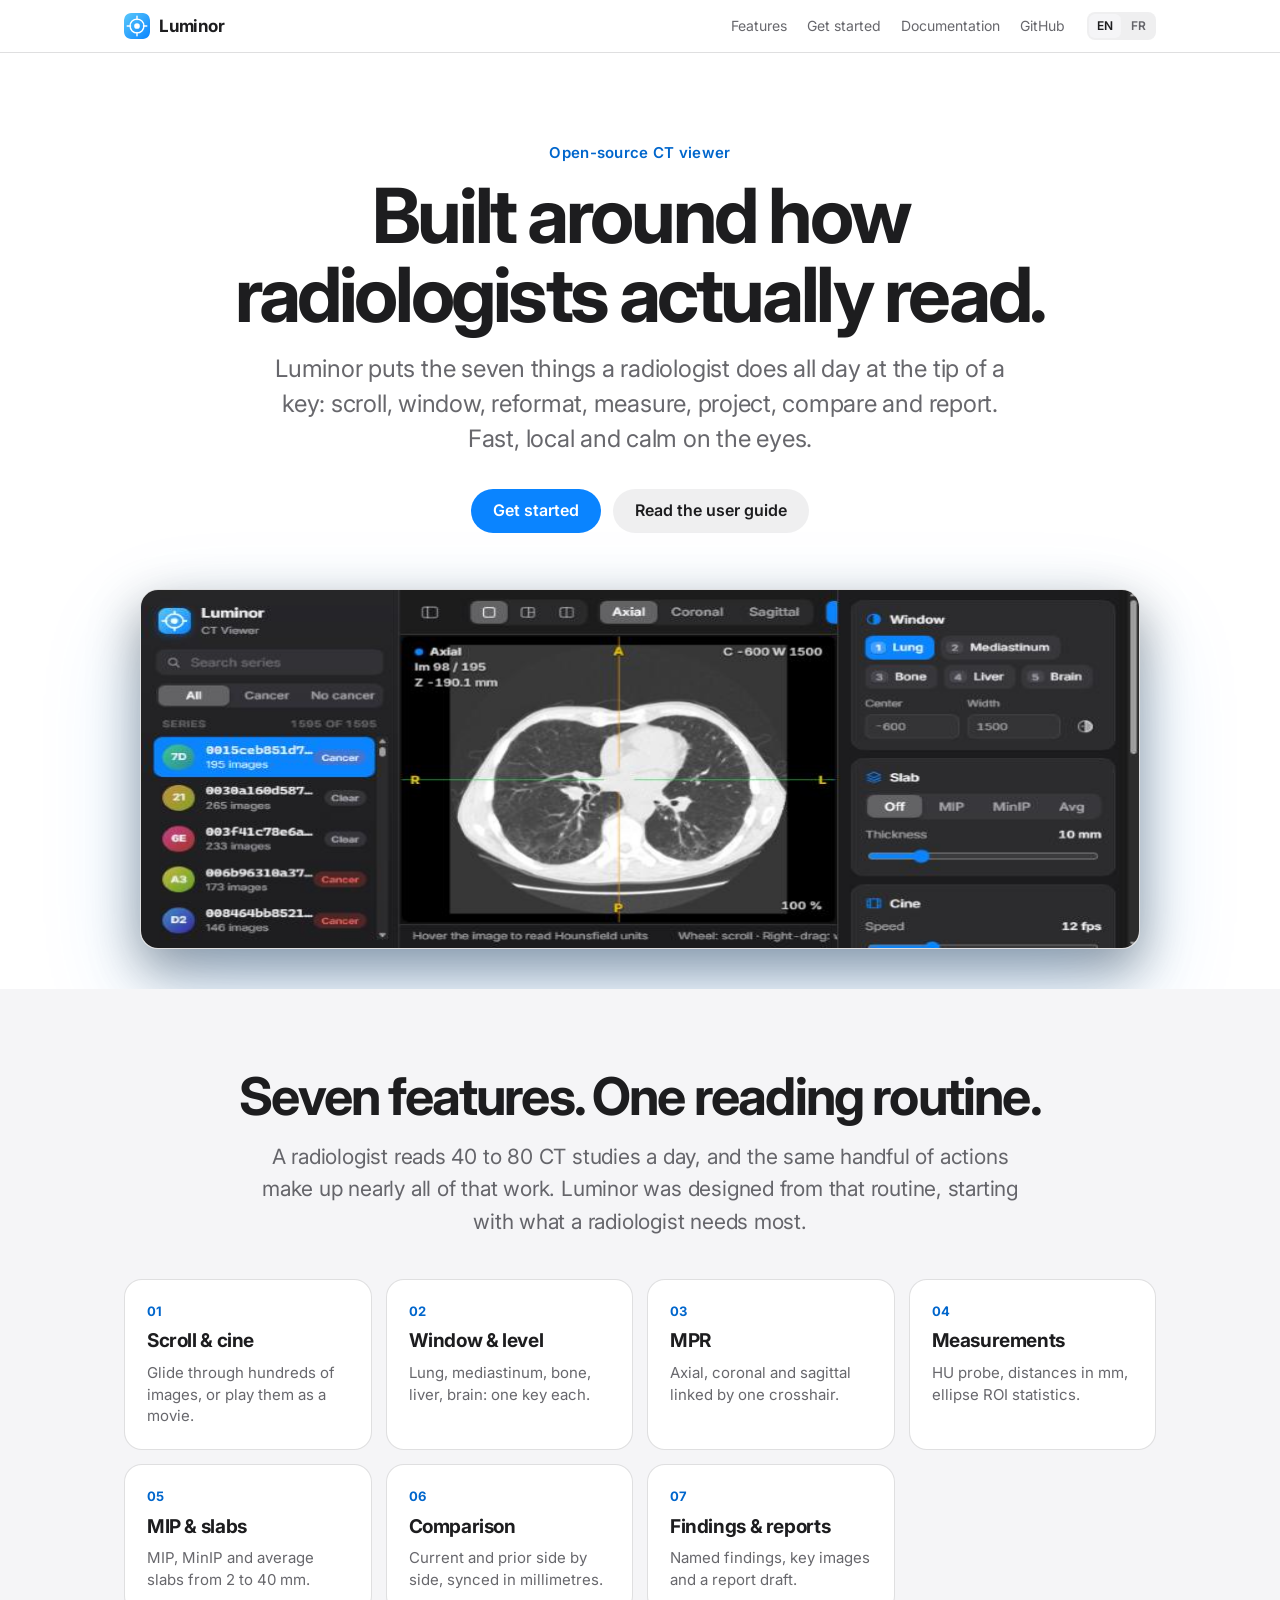
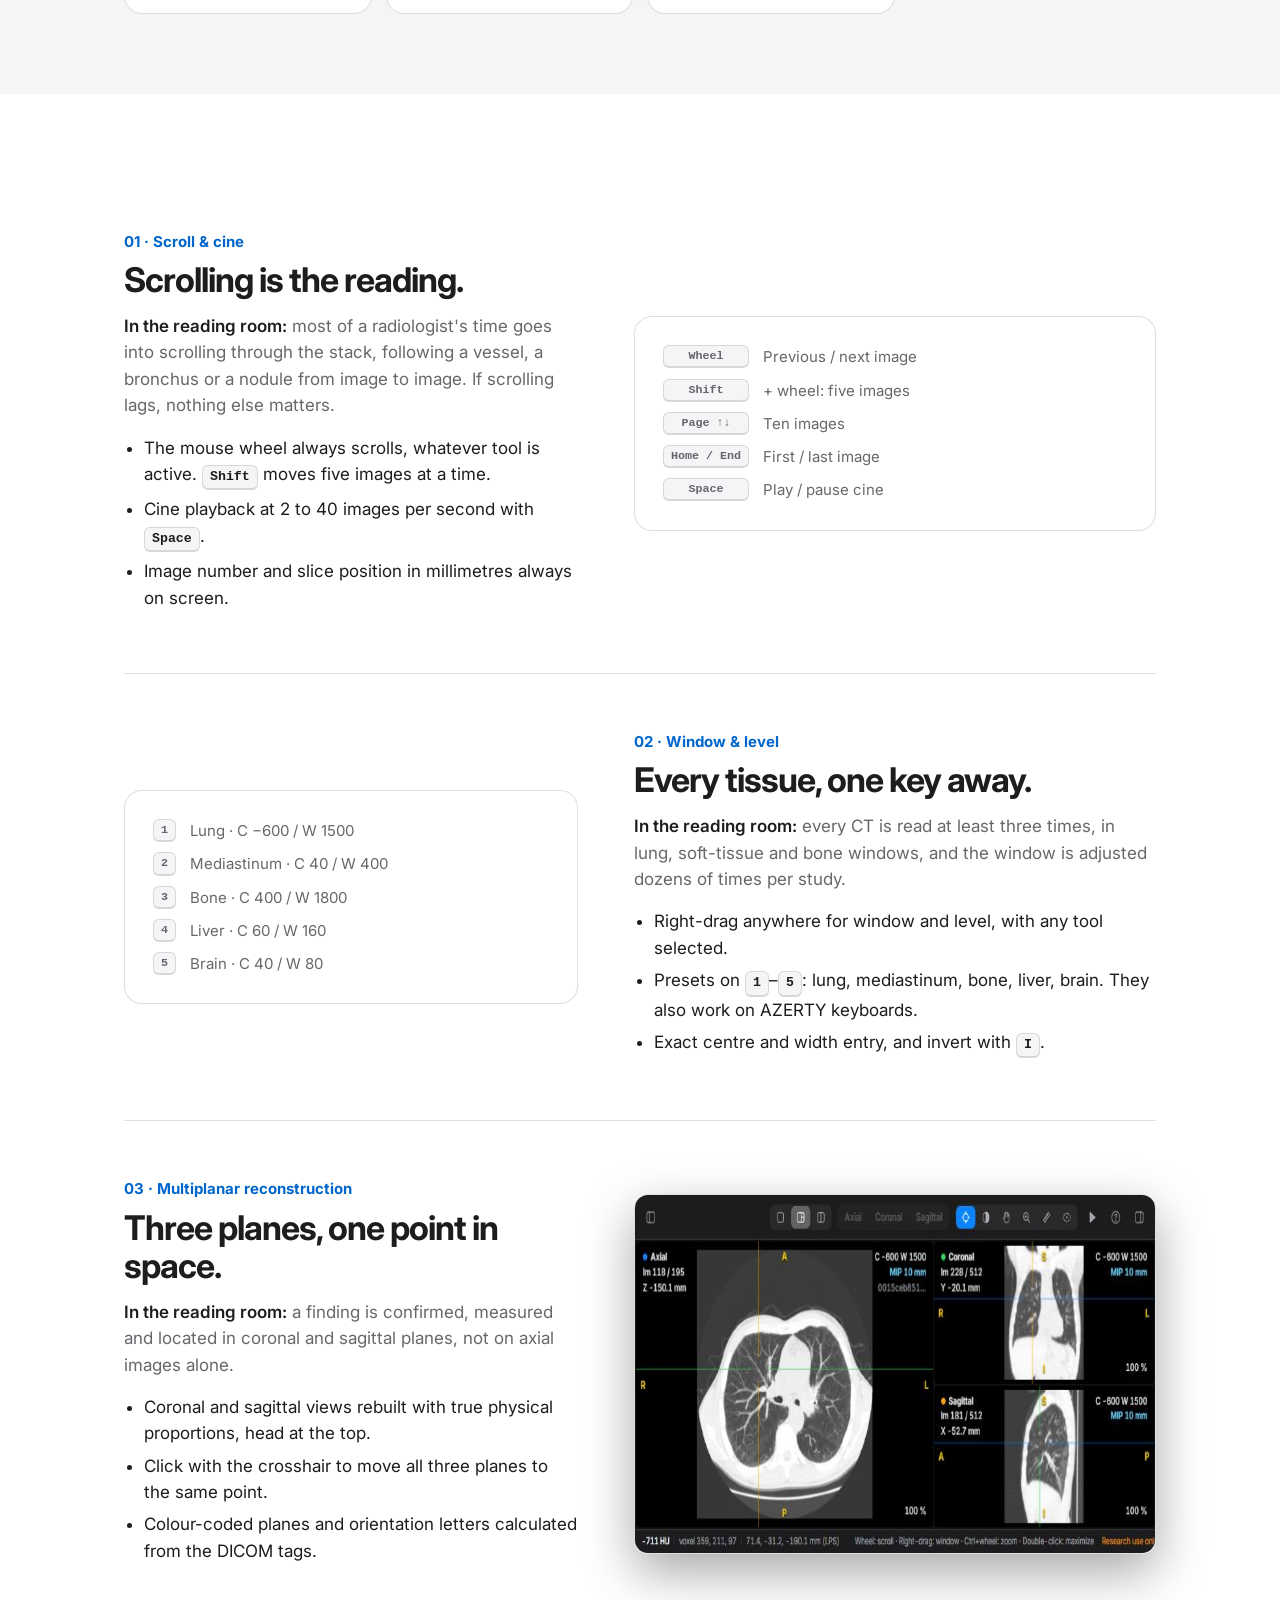
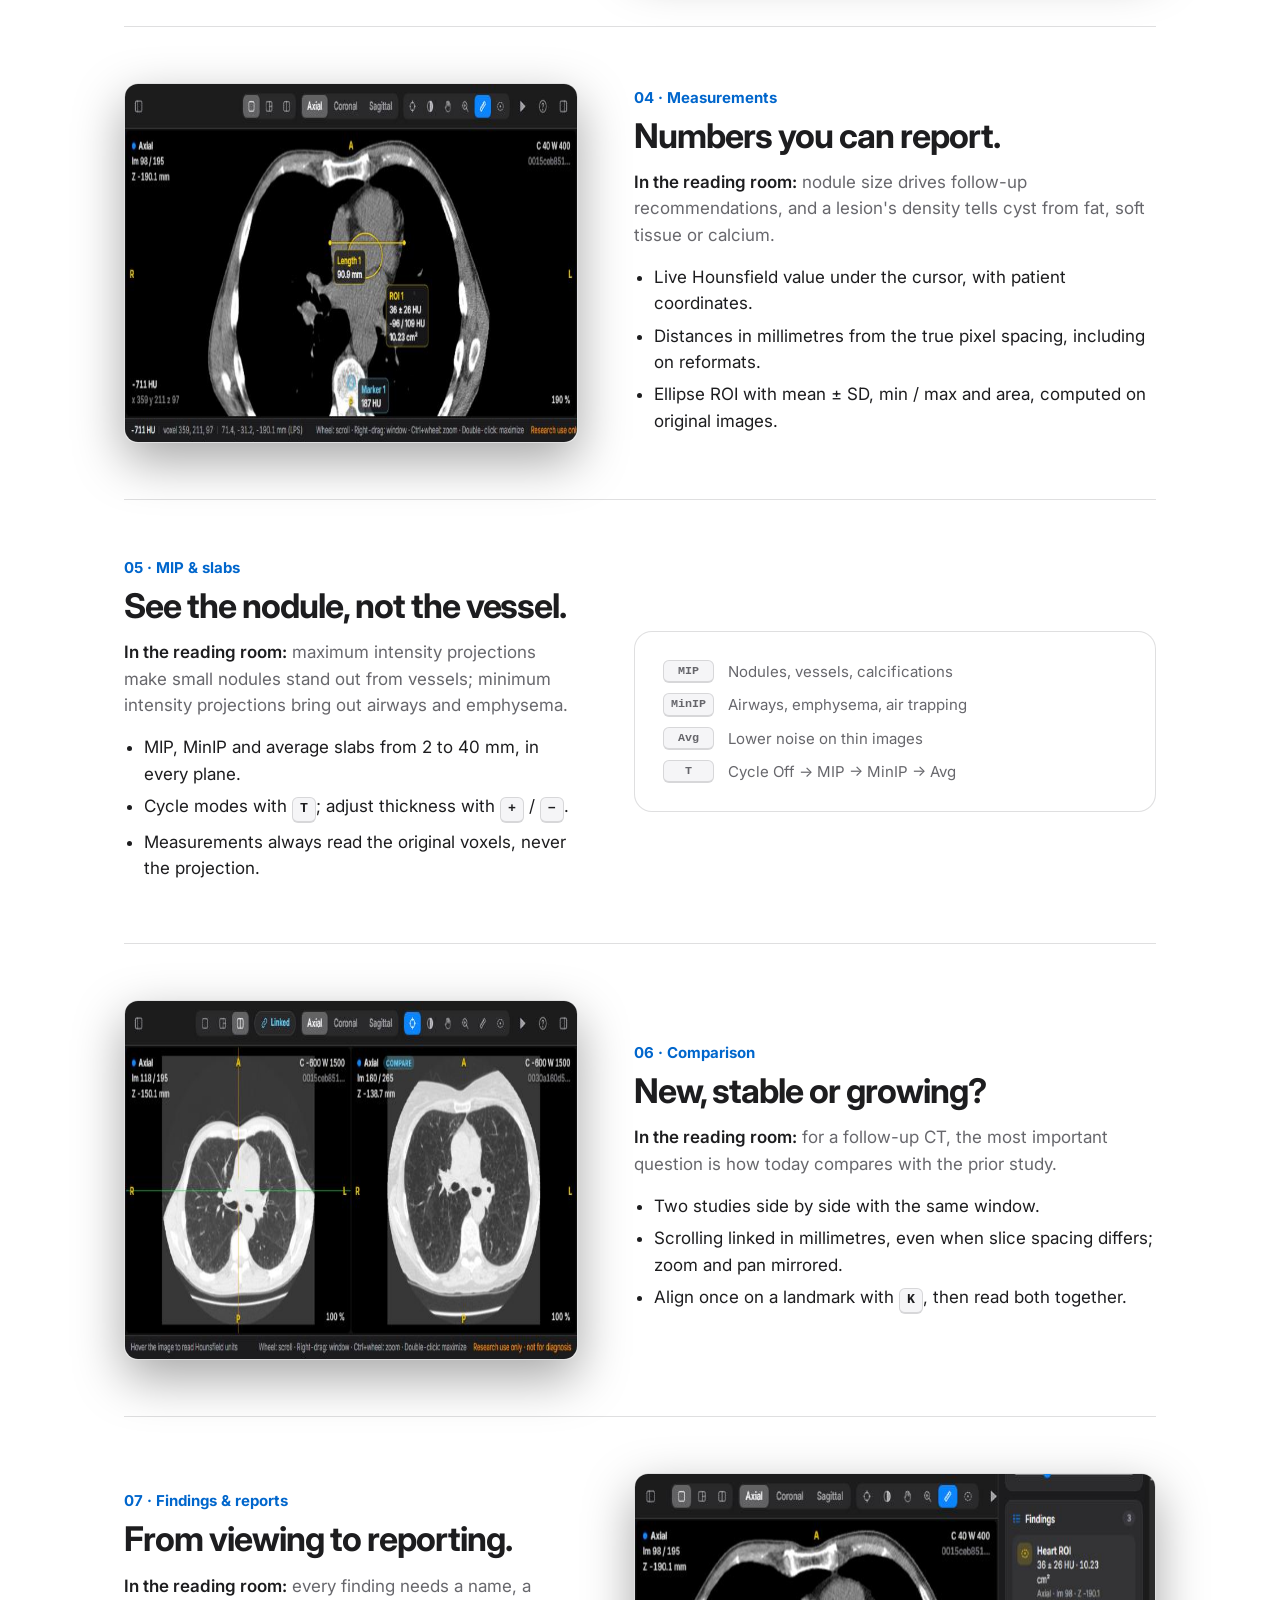
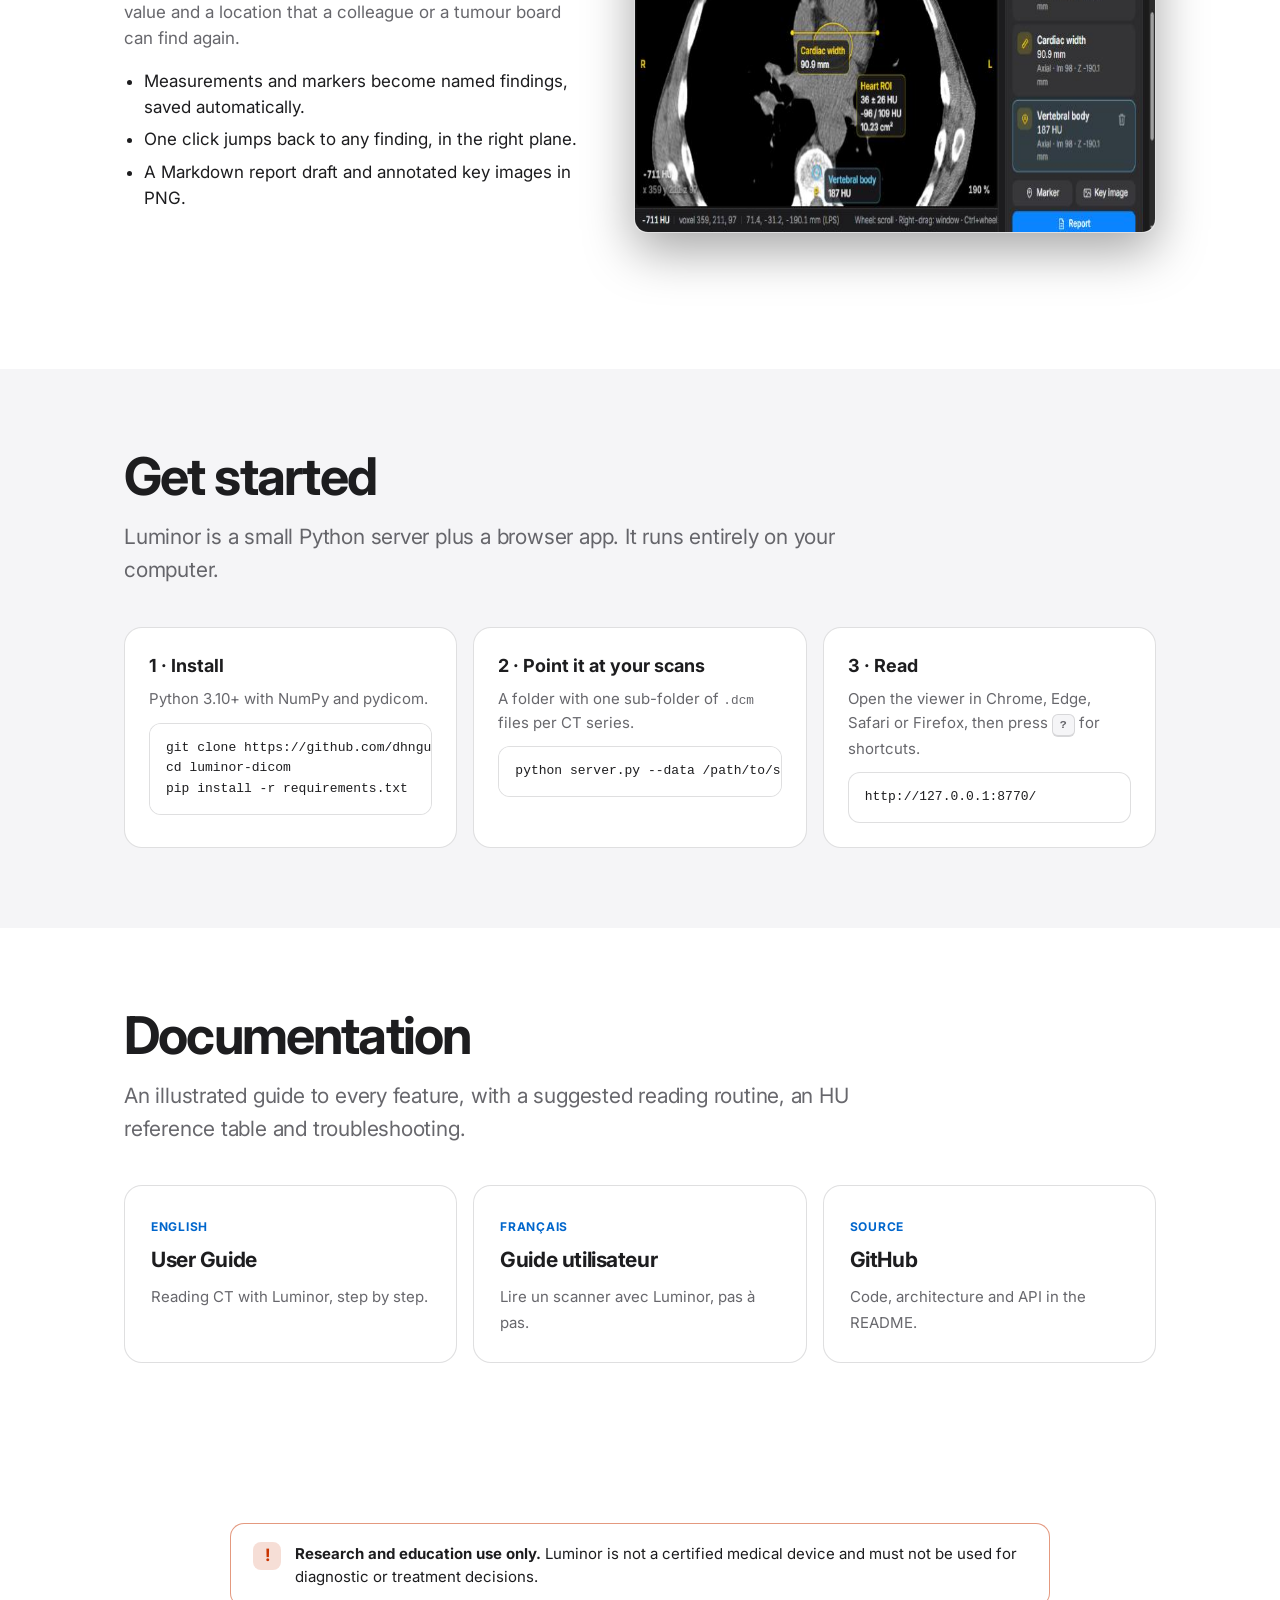
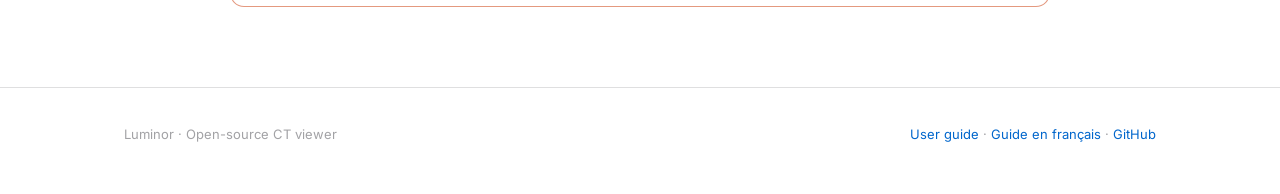
==== docs/index.html @ ab370a89 "Initial release of Luminor, a local CT viewer for radiologists Luminor is built around the seven act" ====
<!doctype html>
<html lang="en">
<head>
<meta charset="utf-8">
<meta name="viewport" content="width=device-width, initial-scale=1">
<title>Luminor — CT viewer for the way radiologists read</title>
<meta name="description" content="Luminor is an open-source, local CT viewer built around the seven actions radiologists use most: scrolling, windowing, MPR, measurements, MIP slabs, comparison and reporting.">
<link rel="icon" href="favicon.svg" type="image/svg+xml">
<link rel="alternate" hreflang="fr" href="index-fr.html">
<link rel="preconnect" href="https://fonts.googleapis.com">
<link rel="preconnect" href="https://fonts.gstatic.com" crossorigin>
<link href="https://fonts.googleapis.com/css2?family=Inter:wght@400;500;600;700&display=swap" rel="stylesheet">
<link rel="stylesheet" href="intro.css">
</head>
<body>
<nav class="nav" aria-label="Main">
  <div class="wrap">
    <a class="brand" href="index.html"><img src="favicon.svg" alt="">Luminor</a>
    <div class="links">
      <a href="#features">Features</a>
      <a href="#start">Get started</a>
      <a href="#docs">Documentation</a>
      <a href="https://github.com/dhnguyends/luminor-dicom">GitHub</a>
    </div>
    <div class="lang" aria-label="Language"><a href="index.html" hreflang="en" aria-current="page">EN</a><a href="index-fr.html" hreflang="fr">FR</a></div>
  </div>
</nav>

<header class="hero">
  <div class="wrap">
    <div class="eyebrow">Open-source CT viewer</div>
    <h1>Built around how radiologists actually read.</h1>
    <p class="lede">Luminor puts the seven things a radiologist does all day at the tip of a key: scroll, window, reformat, measure, project, compare and report. Fast, local and calm on the eyes.</p>
    <div class="cta">
      <a class="btn primary" href="#start">Get started</a>
      <a class="btn secondary" href="guide.html">Read the user guide</a>
    </div>
    <figure class="hero-shot">
      <img src="guide-assets/overview.jpg" alt="Luminor showing the series library, an axial chest CT in lung window and the inspector with window presets" width="800" height="360">
    </figure>
  </div>
</header>

<section class="alt" id="features">
  <div class="wrap center">
    <h2>Seven features. One reading routine.</h2>
    <p class="section-lede">A radiologist reads 40 to 80 CT studies a day, and the same handful of actions make up nearly all of that work. Luminor was designed from that routine, starting with what a radiologist needs most.</p>
    <div class="grid7">
      <a class="tile" href="#f1"><span class="n">01</span><b>Scroll &amp; cine</b><span>Glide through hundreds of images, or play them as a movie.</span></a>
      <a class="tile" href="#f2"><span class="n">02</span><b>Window &amp; level</b><span>Lung, mediastinum, bone, liver, brain: one key each.</span></a>
      <a class="tile" href="#f3"><span class="n">03</span><b>MPR</b><span>Axial, coronal and sagittal linked by one crosshair.</span></a>
      <a class="tile" href="#f4"><span class="n">04</span><b>Measurements</b><span>HU probe, distances in mm, ellipse ROI statistics.</span></a>
      <a class="tile" href="#f5"><span class="n">05</span><b>MIP &amp; slabs</b><span>MIP, MinIP and average slabs from 2 to 40 mm.</span></a>
      <a class="tile" href="#f6"><span class="n">06</span><b>Comparison</b><span>Current and prior side by side, synced in millimetres.</span></a>
      <a class="tile" href="#f7"><span class="n">07</span><b>Findings &amp; reports</b><span>Named findings, key images and a report draft.</span></a>
    </div>
  </div>
</section>

<section>
  <div class="wrap">
    <article class="feature" id="f1">
      <div class="text">
        <div class="num">01 · Scroll &amp; cine</div>
        <h3>Scrolling is the reading.</h3>
        <p class="need"><strong>In the reading room:</strong> most of a radiologist's time goes into scrolling through the stack, following a vessel, a bronchus or a nodule from image to image. If scrolling lags, nothing else matters.</p>
        <ul>
          <li>The mouse wheel always scrolls, whatever tool is active. <kbd>Shift</kbd> moves five images at a time.</li>
          <li>Cine playback at 2 to 40 images per second with <kbd>Space</kbd>.</li>
          <li>Image number and slice position in millimetres always on screen.</li>
        </ul>
      </div>
      <div class="card keys">
        <kbd>Wheel</kbd><span>Previous / next image</span>
        <kbd>Shift</kbd><span>+ wheel: five images</span>
        <kbd>Page ↑↓</kbd><span>Ten images</span>
        <kbd>Home / End</kbd><span>First / last image</span>
        <kbd>Space</kbd><span>Play / pause cine</span>
      </div>
    </article>

    <article class="feature flip" id="f2">
      <div class="text">
        <div class="num">02 · Window &amp; level</div>
        <h3>Every tissue, one key away.</h3>
        <p class="need"><strong>In the reading room:</strong> every CT is read at least three times, in lung, soft-tissue and bone windows, and the window is adjusted dozens of times per study.</p>
        <ul>
          <li>Right-drag anywhere for window and level, with any tool selected.</li>
          <li>Presets on <kbd>1</kbd>–<kbd>5</kbd>: lung, mediastinum, bone, liver, brain. They also work on AZERTY keyboards.</li>
          <li>Exact centre and width entry, and invert with <kbd>I</kbd>.</li>
        </ul>
      </div>
      <div class="card keys">
        <kbd>1</kbd><span>Lung · C −600 / W 1500</span>
        <kbd>2</kbd><span>Mediastinum · C 40 / W 400</span>
        <kbd>3</kbd><span>Bone · C 400 / W 1800</span>
        <kbd>4</kbd><span>Liver · C 60 / W 160</span>
        <kbd>5</kbd><span>Brain · C 40 / W 80</span>
      </div>
    </article>

    <article class="feature" id="f3">
      <div class="text">
        <div class="num">03 · Multiplanar reconstruction</div>
        <h3>Three planes, one point in space.</h3>
        <p class="need"><strong>In the reading room:</strong> a finding is confirmed, measured and located in coronal and sagittal planes, not on axial images alone.</p>
        <ul>
          <li>Coronal and sagittal views rebuilt with true physical proportions, head at the top.</li>
          <li>Click with the crosshair to move all three planes to the same point.</li>
          <li>Colour-coded planes and orientation letters calculated from the DICOM tags.</li>
        </ul>
      </div>
      <img src="guide-assets/mpr.jpg" alt="MPR layout with axial, coronal and sagittal panes and a coloured crosshair" width="800" height="360" loading="lazy">
    </article>

    <article class="feature flip" id="f4">
      <div class="text">
        <div class="num">04 · Measurements</div>
        <h3>Numbers you can report.</h3>
        <p class="need"><strong>In the reading room:</strong> nodule size drives follow-up recommendations, and a lesion's density tells cyst from fat, soft tissue or calcium.</p>
        <ul>
          <li>Live Hounsfield value under the cursor, with patient coordinates.</li>
          <li>Distances in millimetres from the true pixel spacing, including on reformats.</li>
          <li>Ellipse ROI with mean ± SD, min / max and area, computed on original images.</li>
        </ul>
      </div>
      <img src="guide-assets/measurements.jpg" alt="Length across the heart, an ellipse ROI with HU statistics and a marker on a vertebral body" width="800" height="360" loading="lazy">
    </article>

    <article class="feature" id="f5">
      <div class="text">
        <div class="num">05 · MIP &amp; slabs</div>
        <h3>See the nodule, not the vessel.</h3>
        <p class="need"><strong>In the reading room:</strong> maximum intensity projections make small nodules stand out from vessels; minimum intensity projections bring out airways and emphysema.</p>
        <ul>
          <li>MIP, MinIP and average slabs from 2 to 40 mm, in every plane.</li>
          <li>Cycle modes with <kbd>T</kbd>; adjust thickness with <kbd>+</kbd> / <kbd>−</kbd>.</li>
          <li>Measurements always read the original voxels, never the projection.</li>
        </ul>
      </div>
      <div class="card keys">
        <kbd>MIP</kbd><span>Nodules, vessels, calcifications</span>
        <kbd>MinIP</kbd><span>Airways, emphysema, air trapping</span>
        <kbd>Avg</kbd><span>Lower noise on thin images</span>
        <kbd>T</kbd><span>Cycle Off → MIP → MinIP → Avg</span>
      </div>
    </article>

    <article class="feature flip" id="f6">
      <div class="text">
        <div class="num">06 · Comparison</div>
        <h3>New, stable or growing?</h3>
        <p class="need"><strong>In the reading room:</strong> for a follow-up CT, the most important question is how today compares with the prior study.</p>
        <ul>
          <li>Two studies side by side with the same window.</li>
          <li>Scrolling linked in millimetres, even when slice spacing differs; zoom and pan mirrored.</li>
          <li>Align once on a landmark with <kbd>K</kbd>, then read both together.</li>
        </ul>
      </div>
      <img src="guide-assets/compare.jpg" alt="Two axial chest CT studies side by side in compare layout" width="800" height="360" loading="lazy">
    </article>

    <article class="feature" id="f7">
      <div class="text">
        <div class="num">07 · Findings &amp; reports</div>
        <h3>From viewing to reporting.</h3>
        <p class="need"><strong>In the reading room:</strong> every finding needs a name, a value and a location that a colleague or a tumour board can find again.</p>
        <ul>
          <li>Measurements and markers become named findings, saved automatically.</li>
          <li>One click jumps back to any finding, in the right plane.</li>
          <li>A Markdown report draft and annotated key images in PNG.</li>
        </ul>
      </div>
      <img src="guide-assets/findings.jpg" alt="Findings list with a heart ROI, a cardiac width and a vertebral body marker" width="800" height="360" loading="lazy">
    </article>
  </div>
</section>

<section class="alt" id="start">
  <div class="wrap">
    <h2>Get started</h2>
    <p class="section-lede">Luminor is a small Python server plus a browser app. It runs entirely on your computer.</p>
    <div class="steps3">
      <div class="step">
        <b>1 · Install</b>
        <p>Python 3.10+ with NumPy and pydicom.</p>
<pre>git clone https://github.com/dhnguyends/luminor-dicom.git
cd luminor-dicom
pip install -r requirements.txt</pre>
      </div>
      <div class="step">
        <b>2 · Point it at your scans</b>
        <p>A folder with one sub-folder of <code>.dcm</code> files per CT series.</p>
<pre>python server.py --data /path/to/series</pre>
      </div>
      <div class="step">
        <b>3 · Read</b>
        <p>Open the viewer in Chrome, Edge, Safari or Firefox, then press <kbd>?</kbd> for shortcuts.</p>
<pre>http://127.0.0.1:8770/</pre>
      </div>
    </div>
  </div>
</section>

<section id="docs">
  <div class="wrap">
    <h2>Documentation</h2>
    <p class="section-lede">An illustrated guide to every feature, with a suggested reading routine, an HU reference table and troubleshooting.</p>
    <div class="docs">
      <a class="doc" href="guide.html"><span class="tag">English</span><b>User Guide</b><span>Reading CT with Luminor, step by step.</span></a>
      <a class="doc" href="guide-fr.html" hreflang="fr" lang="fr"><span class="tag">Français</span><b>Guide utilisateur</b><span>Lire un scanner avec Luminor, pas à pas.</span></a>
      <a class="doc" href="https://github.com/dhnguyends/luminor-dicom"><span class="tag">Source</span><b>GitHub</b><span>Code, architecture and API in the README.</span></a>
    </div>
  </div>
</section>

<section class="center">
  <div class="wrap">
    <div class="notice" role="note"><span class="ic">!</span><p><strong>Research and education use only.</strong> Luminor is not a certified medical device and must not be used for diagnostic or treatment decisions.</p></div>
  </div>
</section>

<footer class="site">
  <div class="wrap">
    <span>Luminor · Open-source CT viewer</span>
    <span><a href="guide.html">User guide</a> · <a href="guide-fr.html" hreflang="fr">Guide en français</a> · <a href="https://github.com/dhnguyends/luminor-dicom">GitHub</a></span>
  </div>
</footer>
</body>
</html>
---- docs/intro.css ----
/* Luminor introduction page (index.html / index-fr.html) */
:root {
  color-scheme: dark;
  --bg: #000; --bg-2: #111113; --surface: #1c1c1e; --surface-2: #2c2c2e;
  --text: #f5f5f7; --text-2: rgba(235,235,245,.66); --text-3: rgba(235,235,245,.38);
  --sep: rgba(84,84,88,.5); --fill: rgba(118,118,128,.2);
  --accent: #0a84ff; --accent-text: #409cff; --accent-soft: rgba(10,132,255,.16);
  --orange: #ff9f0a;
  --font: Inter, -apple-system, BlinkMacSystemFont, "SF Pro Display", "Segoe UI Variable Display", "Segoe UI", system-ui, sans-serif;
  --mono: "SF Mono", ui-monospace, "Cascadia Mono", Consolas, monospace;
}
@media (prefers-color-scheme: light) {
  :root:not([data-theme="dark"]) {
    color-scheme: light;
    --bg: #fff; --bg-2: #f5f5f7; --surface: #fff; --surface-2: #f5f5f7;
    --text: #1d1d1f; --text-2: rgba(60,60,67,.78); --text-3: rgba(60,60,67,.48);
    --sep: rgba(60,60,67,.16); --fill: rgba(120,120,128,.12);
    --accent-text: #0066cc; --accent-soft: rgba(0,113,227,.09); --orange: #c93400;
  }
}
:root[data-theme="dark"] { color-scheme: dark; }
* { box-sizing: border-box; }
html { scroll-behavior: smooth; }
body { margin: 0; background: var(--bg); color: var(--text); font: 17px/1.55 var(--font); -webkit-font-smoothing: antialiased; }
a { color: var(--accent-text); text-decoration: none; }
a:hover { text-decoration: underline; }
code, kbd { font-family: var(--mono); font-size: .85em; }
kbd { display: inline-block; min-width: 22px; text-align: center; padding: 1px 7px; border-radius: 6px; background: var(--surface-2); border: 1px solid var(--sep); border-bottom-width: 2px; font-weight: 600; font-size: .78em; }
.wrap { max-width: 1080px; margin: 0 auto; padding: 0 24px; }

/* Navigation bar */
.nav { position: sticky; top: 0; z-index: 10; background: color-mix(in srgb, var(--bg) 78%, transparent); backdrop-filter: saturate(180%) blur(20px); border-bottom: 1px solid var(--sep); }
.nav .wrap { display: flex; align-items: center; gap: 22px; height: 52px; }
.nav .brand { display: flex; align-items: center; gap: 9px; color: var(--text); font-weight: 700; letter-spacing: -.01em; }
.nav .brand img { width: 26px; height: 26px; border-radius: 7px; }
.nav .brand:hover { text-decoration: none; }
.nav .links { display: flex; gap: 20px; margin-left: auto; font-size: 14px; }
.nav .links a { color: var(--text-2); }
.nav .links a:hover { color: var(--text); text-decoration: none; }
.nav .lang { display: flex; gap: 2px; padding: 2px; border-radius: 8px; background: var(--fill); font-size: 12px; font-weight: 600; }
.nav .lang a { padding: 3px 8px; border-radius: 6px; color: var(--text-2); }
.nav .lang a:hover { text-decoration: none; color: var(--text); }
.nav .lang a[aria-current="page"] { background: var(--surface-2); color: var(--text); }

/* Hero */
.hero { text-align: center; padding: 88px 0 40px; }
.eyebrow { font-size: 15px; font-weight: 600; color: var(--accent-text); letter-spacing: .02em; }
h1 { font-size: clamp(40px, 7vw, 76px); line-height: 1.04; letter-spacing: -.045em; margin: 12px auto 18px; max-width: 900px; font-weight: 700; }
.lede { font-size: clamp(19px, 2.4vw, 24px); line-height: 1.45; color: var(--text-2); max-width: 760px; margin: 0 auto; letter-spacing: -.01em; }
.cta { display: flex; justify-content: center; flex-wrap: wrap; gap: 12px; margin: 32px 0 0; }
.btn { display: inline-flex; align-items: center; gap: 6px; height: 44px; padding: 0 22px; border-radius: 22px; font-size: 16px; font-weight: 600; }
.btn:hover { text-decoration: none; filter: brightness(1.08); }
.btn.primary { background: var(--accent); color: #fff; }
.btn.secondary { background: var(--fill); color: var(--text); }
.hero-shot { margin: 56px auto 0; max-width: 1000px; }
.hero-shot img { width: 100%; display: block; border-radius: 18px; border: 1px solid var(--sep); box-shadow: 0 40px 100px rgba(10,132,255,.18), 0 20px 50px rgba(0,0,0,.4); }

/* Sections */
section { padding: 80px 0; }
section.alt { background: var(--bg-2); }
h2 { font-size: clamp(32px, 4.6vw, 52px); line-height: 1.08; letter-spacing: -.035em; margin: 0 0 16px; font-weight: 700; }
.section-lede { font-size: 21px; color: var(--text-2); max-width: 780px; margin: 0 0 40px; letter-spacing: -.01em; }
.center { text-align: center; }
.center .section-lede { margin-left: auto; margin-right: auto; }

/* Feature overview grid */
.grid7 { display: grid; grid-template-columns: repeat(auto-fill, minmax(230px, 1fr)); gap: 14px; text-align: left; }
.tile { display: block; padding: 22px; border-radius: 18px; background: var(--surface); border: 1px solid var(--sep); color: var(--text); transition: transform .2s; }
.tile:hover { text-decoration: none; transform: translateY(-3px); }
.tile .n { font-size: 13px; font-weight: 700; color: var(--accent-text); }
.tile b { display: block; font-size: 19px; letter-spacing: -.02em; margin: 6px 0 6px; }
.tile span { color: var(--text-2); font-size: 15px; line-height: 1.45; display: block; }

/* Feature detail rows */
.feature { display: grid; grid-template-columns: minmax(0, 1fr) minmax(0, 1.15fr); gap: 56px; align-items: center; padding: 56px 0; border-top: 1px solid var(--sep); }
.feature:first-of-type { border-top: 0; }
.feature.flip .text { order: 2; }
.feature .num { font-size: 15px; font-weight: 700; color: var(--accent-text); }
.feature h3 { font-size: 34px; letter-spacing: -.03em; line-height: 1.12; margin: 8px 0 14px; font-weight: 700; }
.feature .need { color: var(--text-2); margin: 0 0 16px; }
.feature .need strong { color: var(--text); font-weight: 600; }
.feature ul { margin: 0; padding-left: 20px; }
.feature li { margin: 6px 0; }
.feature img { width: 100%; display: block; border-radius: 14px; border: 1px solid var(--sep); box-shadow: 0 18px 50px rgba(0,0,0,.35); }
.feature .card { padding: 28px; border-radius: 18px; background: var(--surface); border: 1px solid var(--sep); }
.keys { display: grid; grid-template-columns: auto 1fr; gap: 10px 14px; align-items: center; font-size: 15px; color: var(--text-2); }

/* Get started */
.steps3 { display: grid; grid-template-columns: repeat(auto-fit, minmax(280px, 1fr)); gap: 16px; }
.step { padding: 24px; border-radius: 18px; background: var(--surface); border: 1px solid var(--sep); }
.step b { display: block; font-size: 18px; margin-bottom: 8px; }
.step p { color: var(--text-2); font-size: 15px; margin: 0 0 12px; }
pre { margin: 0; padding: 14px 16px; border-radius: 12px; background: var(--bg-2); border: 1px solid var(--sep); overflow-x: auto; font: 13px/1.6 var(--mono); }
section.alt pre { background: var(--bg); }

.docs { display: grid; grid-template-columns: repeat(auto-fit, minmax(260px, 1fr)); gap: 16px; }
.doc { display: block; padding: 26px; border-radius: 18px; background: var(--surface); border: 1px solid var(--sep); color: var(--text); }
.doc:hover { text-decoration: none; border-color: var(--accent); }
.doc .tag { font-size: 12px; font-weight: 700; color: var(--accent-text); text-transform: uppercase; letter-spacing: .06em; }
.doc b { display: block; font-size: 21px; margin: 6px 0; letter-spacing: -.02em; }
.doc span { color: var(--text-2); font-size: 15px; }

.notice { display: flex; gap: 14px; max-width: 820px; margin: 0 auto; padding: 18px 22px; border-radius: 14px; border: 1px solid color-mix(in srgb, var(--orange) 50%, transparent); background: var(--surface); text-align: left; }
.notice .ic { flex: none; width: 28px; height: 28px; border-radius: 8px; display: grid; place-items: center; font-weight: 700; color: var(--orange); background: color-mix(in srgb, var(--orange) 16%, transparent); }
.notice p { margin: 0; font-size: 15px; }

footer.site { padding: 36px 0 56px; border-top: 1px solid var(--sep); color: var(--text-3); font-size: 13px; }
footer.site .wrap { display: flex; flex-wrap: wrap; gap: 8px 22px; justify-content: space-between; }

@media (max-width: 820px) {
  .nav .links { display: none; }
  .nav .lang { margin-left: auto; }
  .hero { padding-top: 56px; }
  section { padding: 56px 0; }
  .feature, .feature.flip { grid-template-columns: 1fr; gap: 24px; padding: 40px 0; }
  .feature.flip .text { order: 0; }
  .feature h3 { font-size: 28px; }
  .wrap { padding: 0 16px; }
}
@media (prefers-reduced-motion: reduce) { * { transition: none !important; scroll-behavior: auto !important; } }
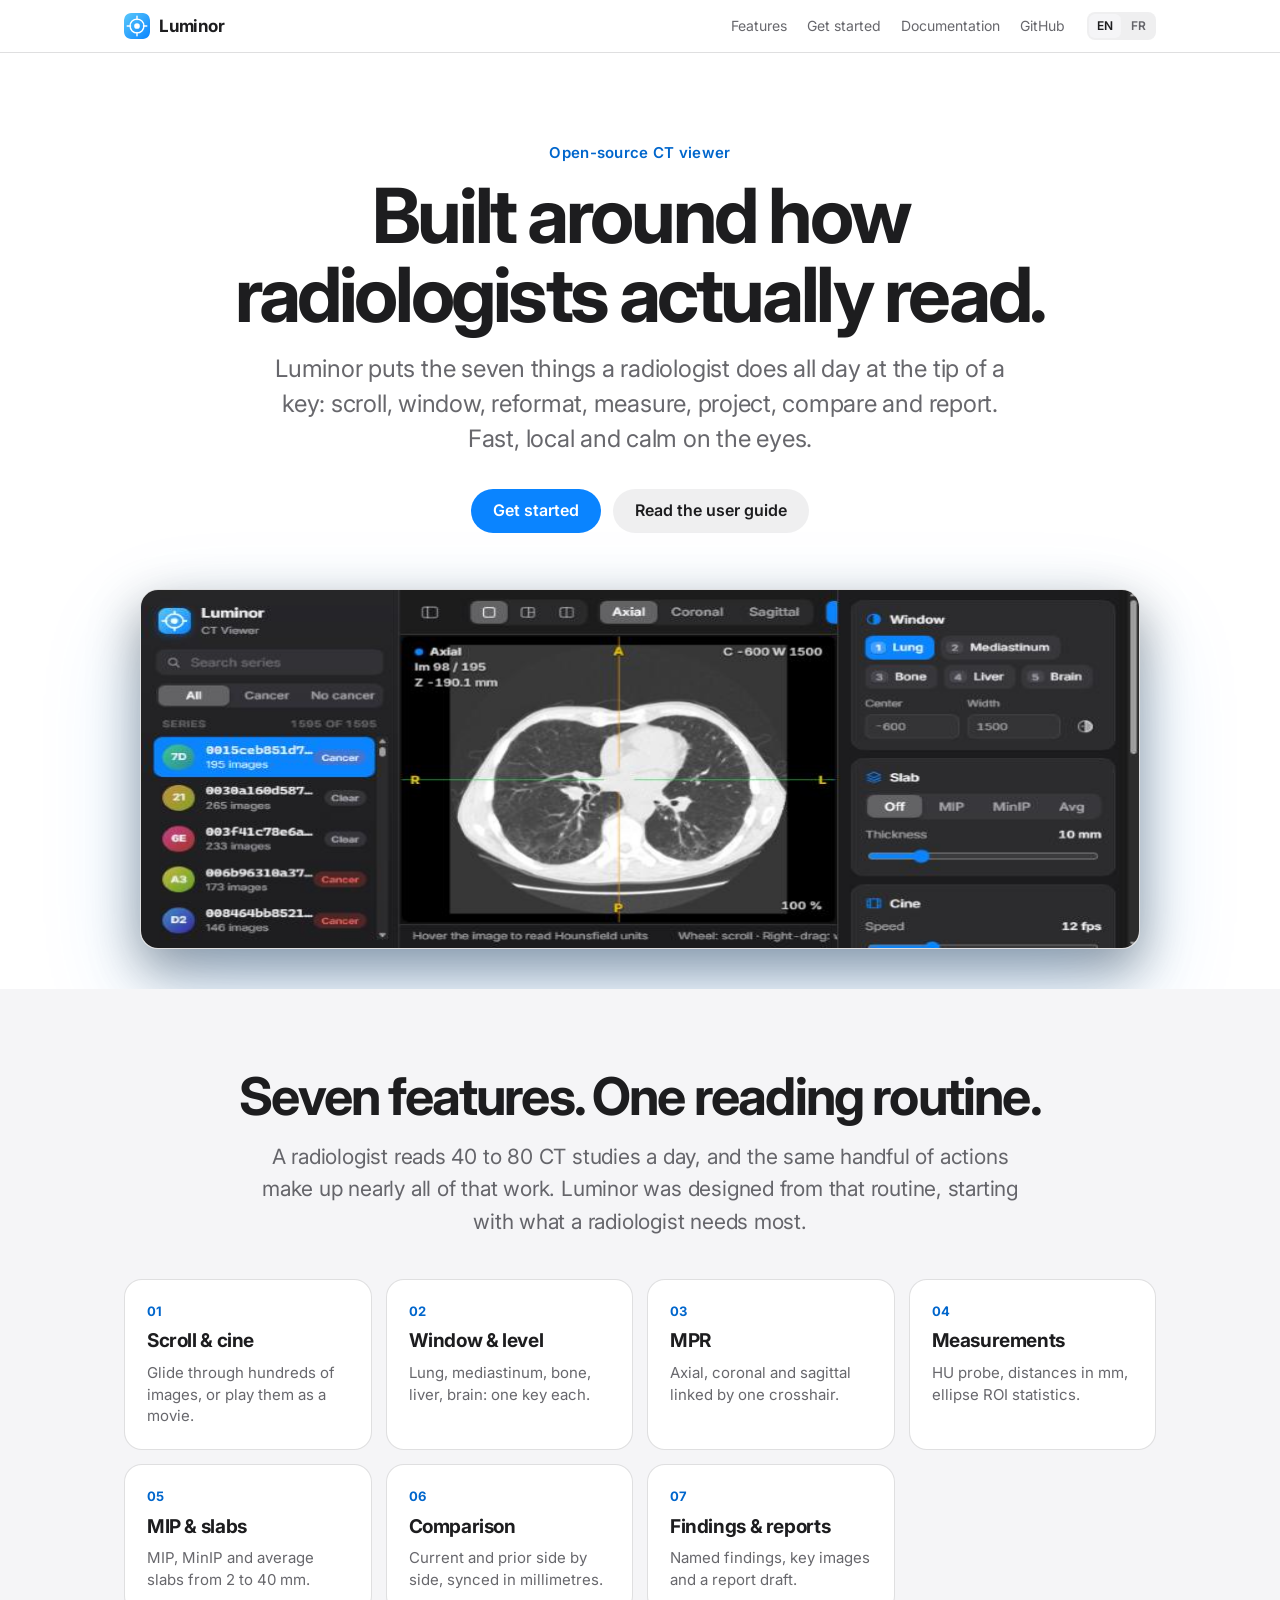
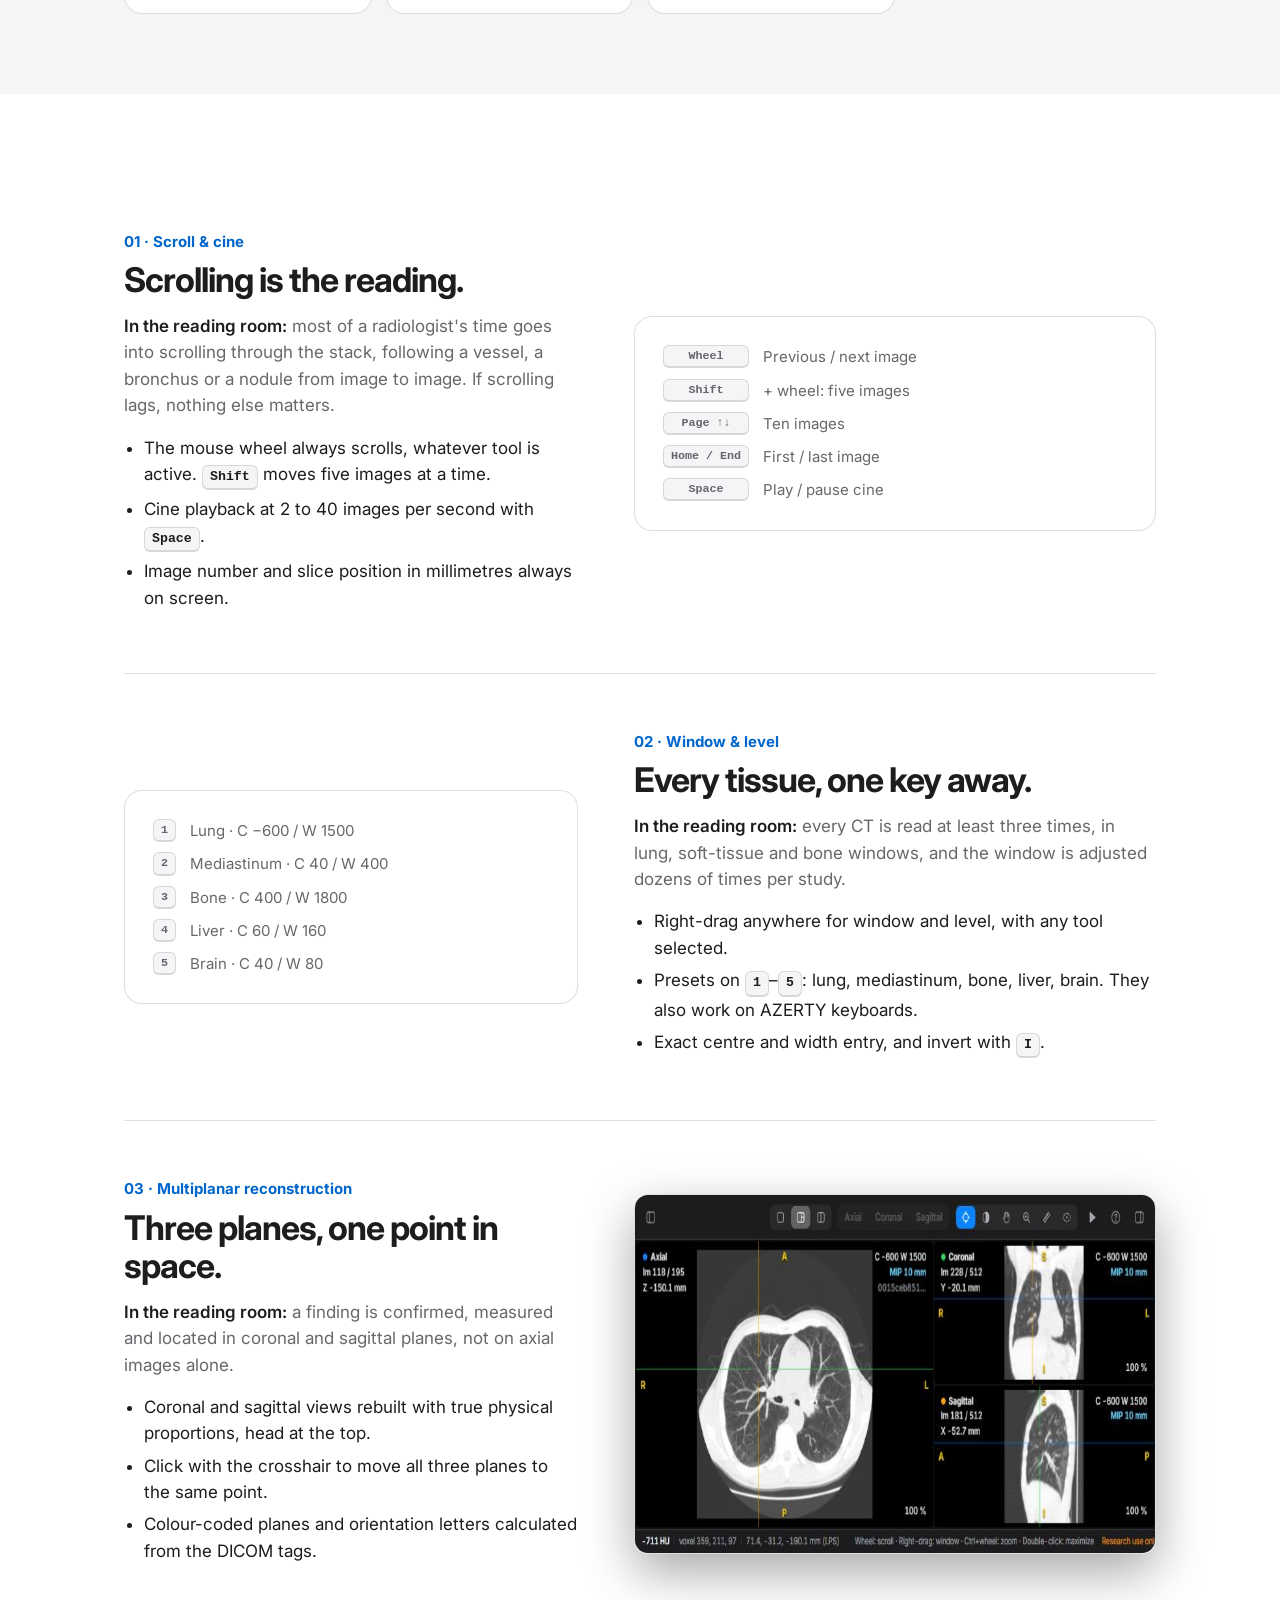
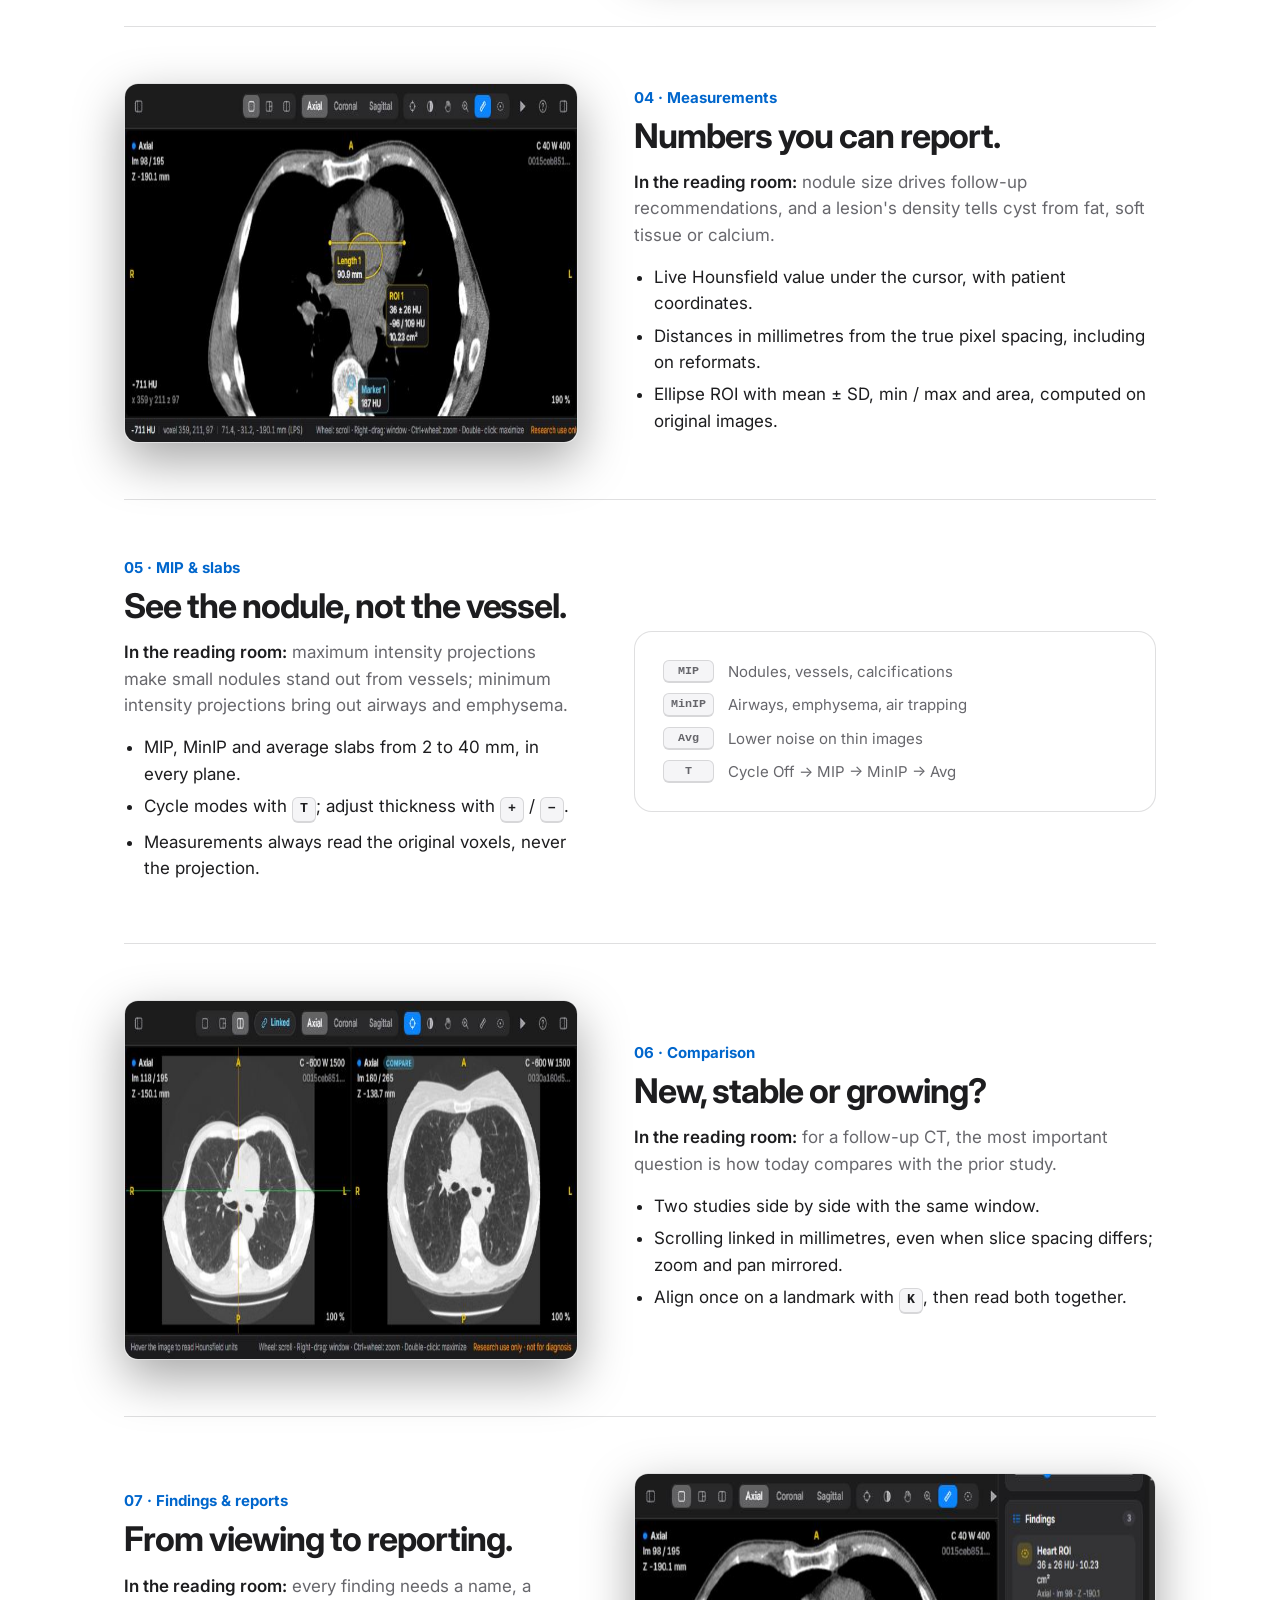
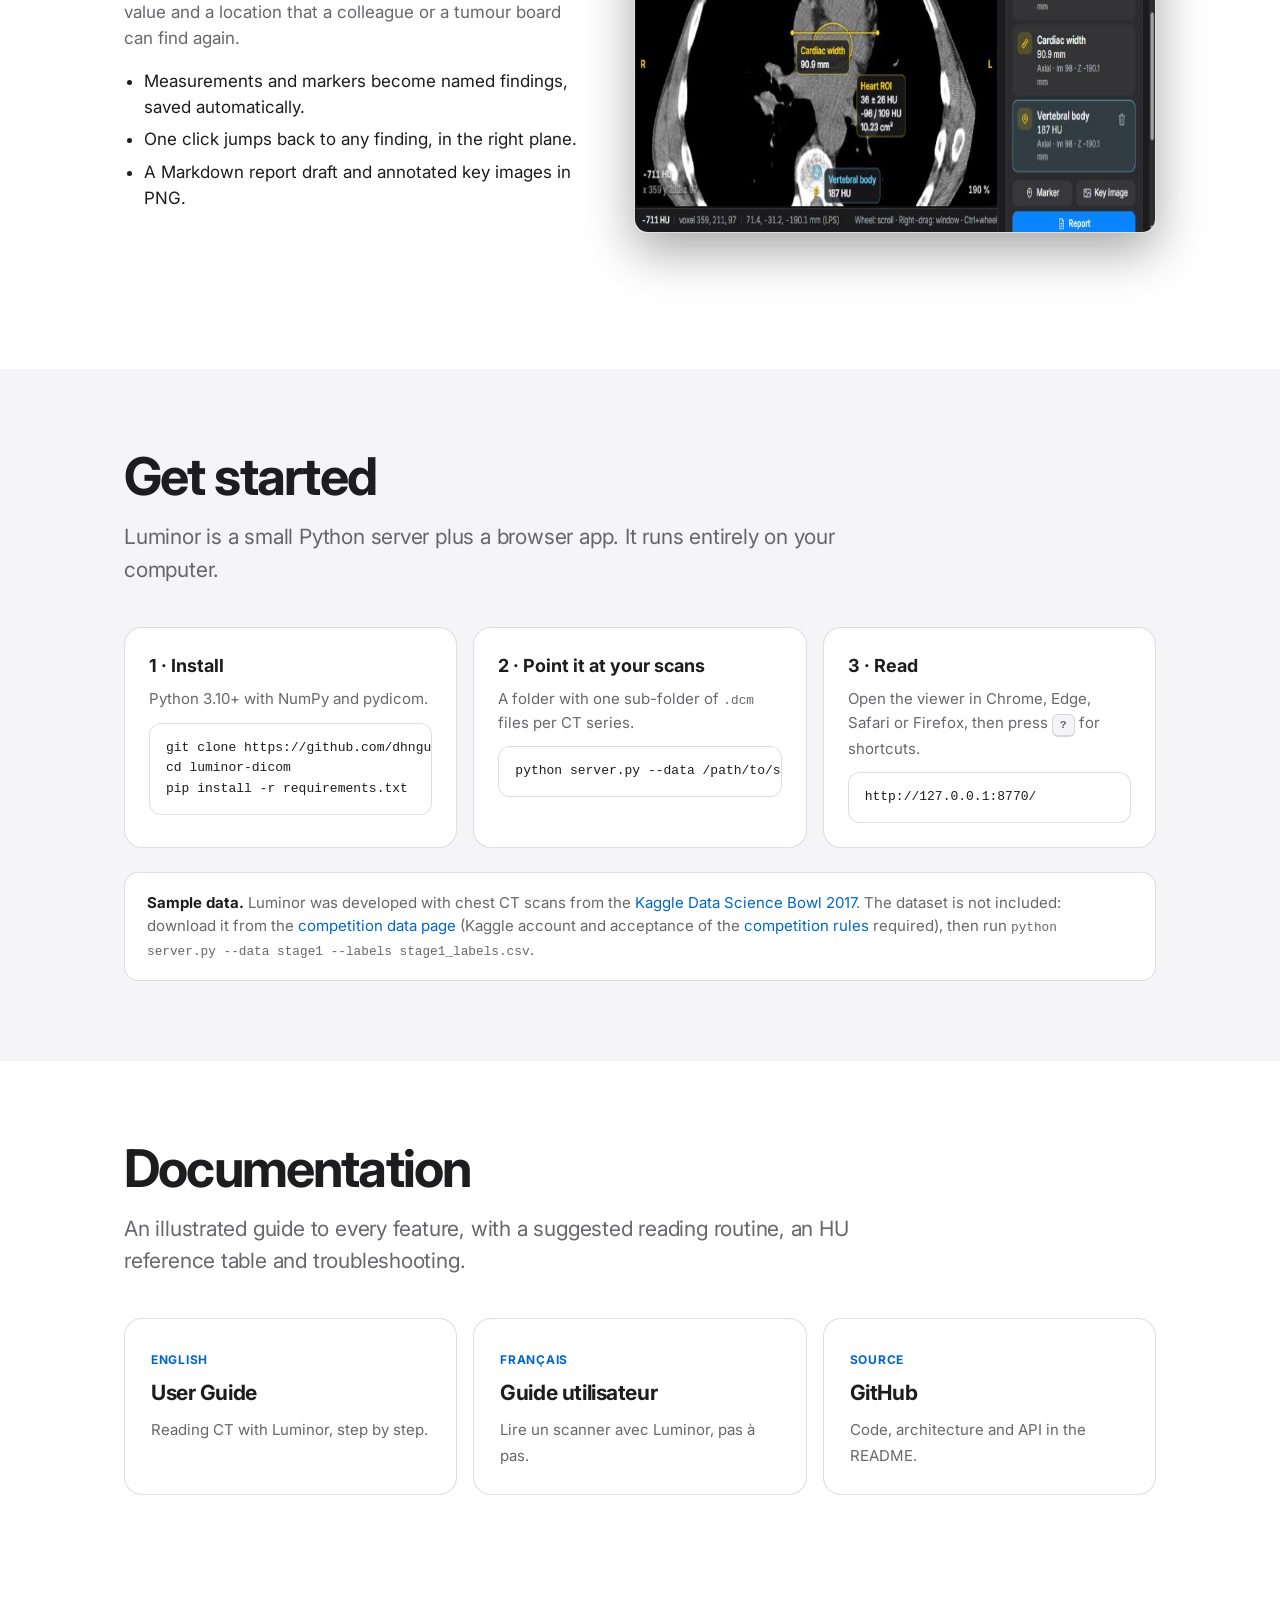
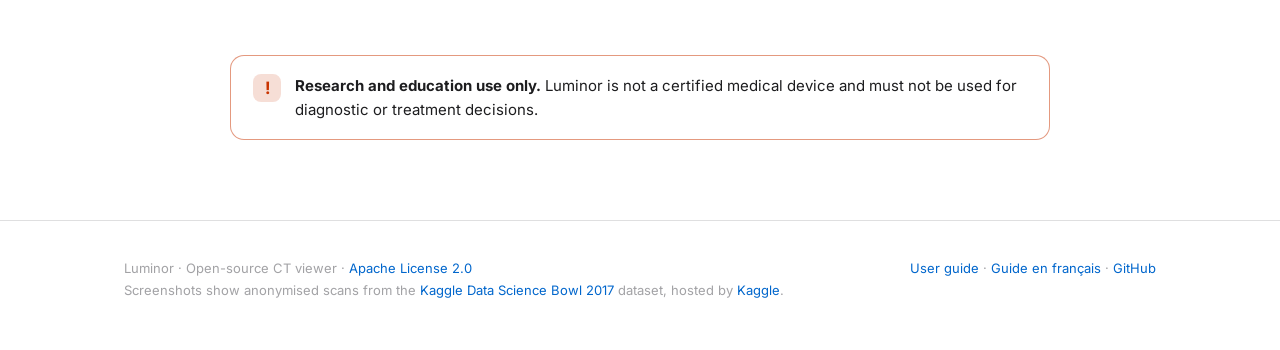
==== commit ba55bfda: "Add Apache-2.0 license and Kaggle Data Science Bowl 2017 credits - LICENSE: Apache License 2.0 (offi" ====
--- a/docs/index.html
+++ b/docs/index.html
@@ -199,6 +199,7 @@
 <pre>http://127.0.0.1:8770/</pre>
       </div>
     </div>
+    <p class="data-note"><strong>Sample data.</strong> Luminor was developed with chest CT scans from the <a href="https://www.kaggle.com/c/data-science-bowl-2017">Kaggle Data Science Bowl 2017</a>. The dataset is not included: download it from the <a href="https://www.kaggle.com/c/data-science-bowl-2017/data">competition data page</a> (Kaggle account and acceptance of the <a href="https://www.kaggle.com/c/data-science-bowl-2017/rules">competition rules</a> required), then run <code>python server.py --data stage1 --labels stage1_labels.csv</code>.</p>
   </div>
 </section>
 
@@ -222,7 +223,7 @@
 
 <footer class="site">
   <div class="wrap">
-    <span>Luminor · Open-source CT viewer</span>
+    <span>Luminor · Open-source CT viewer · <a href="https://github.com/dhnguyends/luminor-dicom/blob/main/LICENSE">Apache License 2.0</a><br>Screenshots show anonymised scans from the <a href="https://www.kaggle.com/c/data-science-bowl-2017">Kaggle Data Science Bowl 2017</a> dataset, hosted by <a href="https://www.kaggle.com/">Kaggle</a>.</span>
     <span><a href="guide.html">User guide</a> · <a href="guide-fr.html" hreflang="fr">Guide en français</a> · <a href="https://github.com/dhnguyends/luminor-dicom">GitHub</a></span>
   </div>
 </footer>
--- a/docs/intro.css
+++ b/docs/intro.css
@@ -118,3 +118,7 @@
   .wrap { padding: 0 16px; }
 }
 @media (prefers-reduced-motion: reduce) { * { transition: none !important; scroll-behavior: auto !important; } }
+
+.data-note { margin: 24px 0 0; padding: 18px 22px; border-radius: 14px; background: var(--surface); border: 1px solid var(--sep); color: var(--text-2); font-size: 15px; }
+.data-note strong { color: var(--text); }
+footer.site span { line-height: 1.7; }
